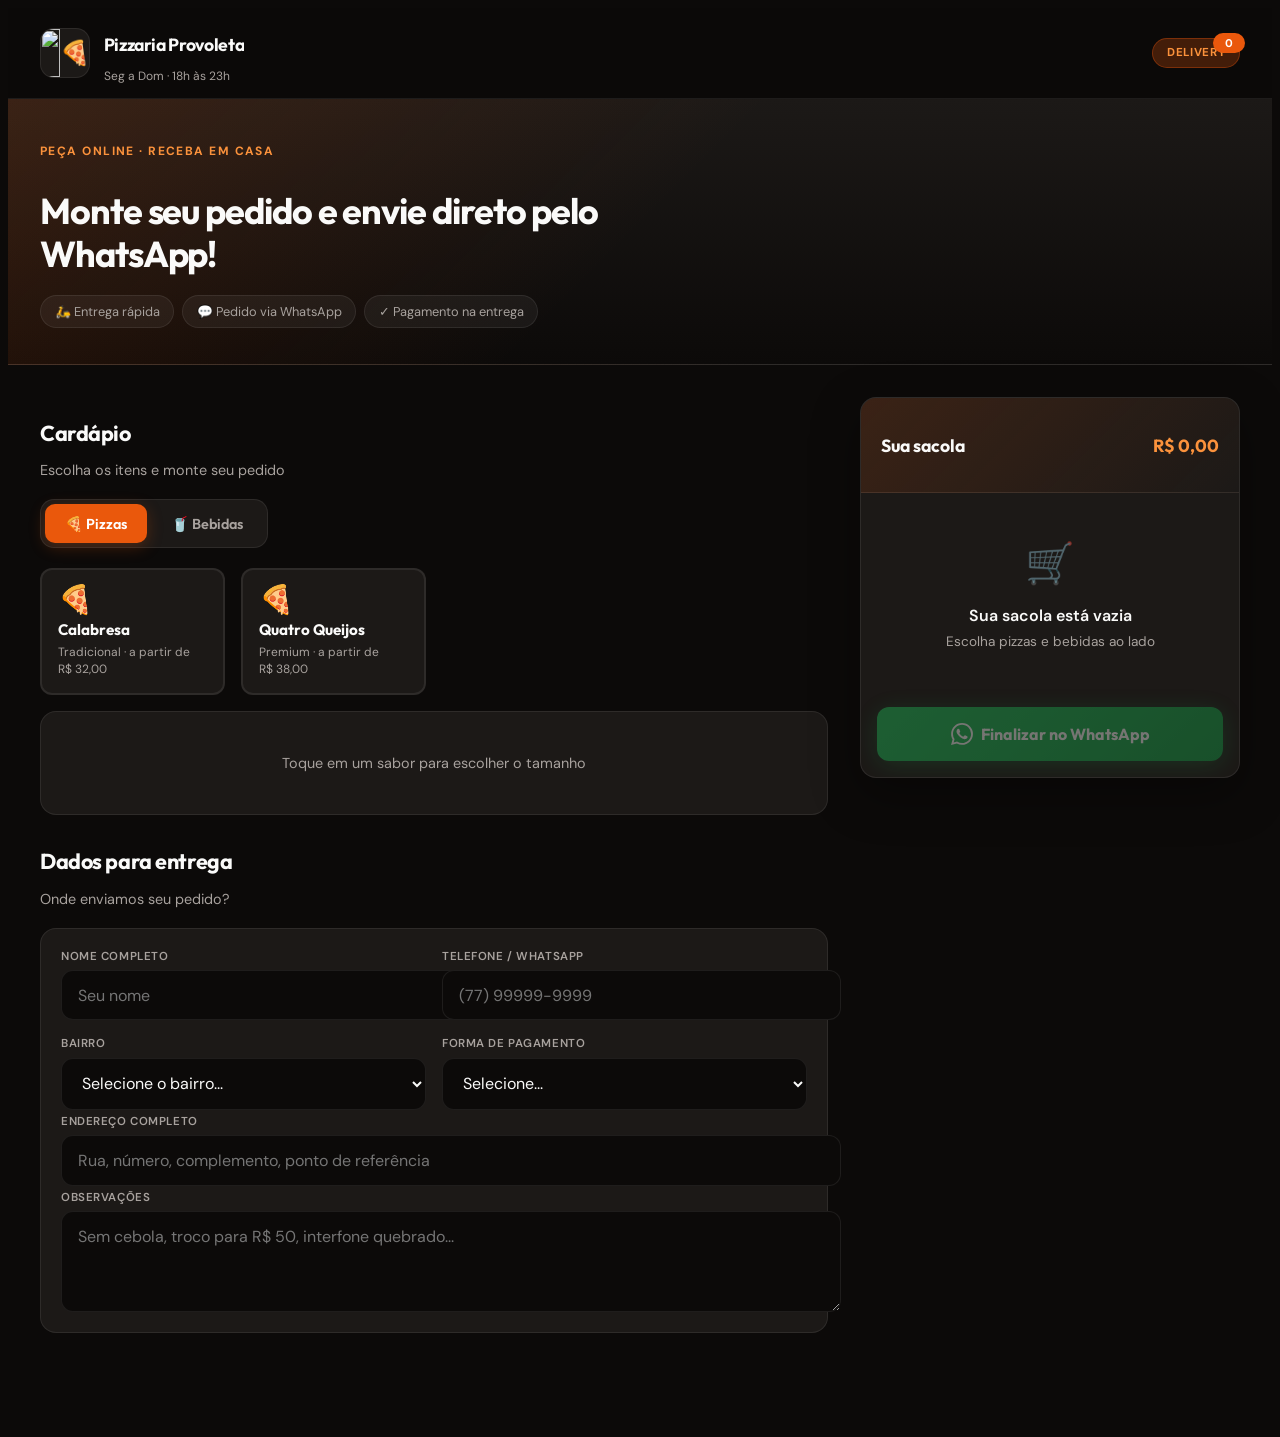
==== pedido.html @ 41a75c67 "Adiciona os arquivos iniciais do sistema" ====
<!DOCTYPE html>
<html lang="pt-BR">
<head>
  <meta charset="UTF-8">
  <meta name="viewport" content="width=device-width, initial-scale=1.0">
  <meta name="description" content="Faça seu pedido na Pizzaria Provoleta pelo WhatsApp">
  <meta name="robots" content="index, follow">
  <title>Pedir — Pizzaria Provoleta</title>
  <link rel="preconnect" href="https://fonts.googleapis.com">
  <link rel="preconnect" href="https://fonts.gstatic.com" crossorigin>
  <link href="https://fonts.googleapis.com/css2?family=DM+Sans:opsz,wght@9..40,400;9..40,500;9..40,600;9..40,700&family=Outfit:wght@500;600;700;800&display=swap" rel="stylesheet">
  <link rel="stylesheet" href="css/variables.css">
  <link rel="stylesheet" href="css/pedido.css">
</head>
<body class="pedido-page">
  <div id="app" class="pedido-app">
    <!-- Conteúdo injetado por pedido.js -->
  </div>
  <script type="module" src="js/pedido.js"></script>
</body>
</html>
---- css/variables.css ----
/* ============================================================
   PROVOLETA — Design Tokens (Professional Edition)
   ============================================================ */

:root {
  /* Backgrounds — deeper, richer */
  --bg-base: #080a0f;
  --bg-surface: #0f1219;
  --bg-elevated: #161b26;
  --bg-hover: #1e2536;
  --bg-input: #0c0f16;
  --bg-glass: rgba(15, 18, 25, 0.85);

  /* Corporate blue */
  --blue-300: #7ab4ff;
  --blue-400: #4d9fff;
  --blue-500: #2563eb;
  --blue-600: #1d4ed8;
  --blue-glow: rgba(37, 99, 235, 0.18);

  /* Warm accent */
  --warm-400: #fbbf24;
  --warm-500: #f59e0b;
  --warm-600: #d97706;
  --warm-glow: rgba(245, 158, 11, 0.15);

  /* Semantic */
  --green: #10b981;
  --green-dim: rgba(16, 185, 129, 0.12);
  --red: #f43f5e;
  --red-dim: rgba(244, 63, 94, 0.12);
  --yellow: #eab308;
  --yellow-dim: rgba(234, 179, 8, 0.12);

  /* Text */
  --text-primary: #f1f5f9;
  --text-secondary: #94a3b8;
  --text-muted: #64748b;

  /* Borders */
  --border: rgba(148, 163, 184, 0.12);
  --border-strong: rgba(148, 163, 184, 0.22);
  --border-focus: var(--blue-500);

  /* Layout */
  --sidebar-width: 268px;
  --topbar-height: 60px;
  --radius-sm: 8px;
  --radius-md: 12px;
  --radius-lg: 16px;
  --radius-xl: 20px;

  /* Shadows */
  --shadow-sm: 0 1px 3px rgba(0, 0, 0, 0.4);
  --shadow-md: 0 8px 32px rgba(0, 0, 0, 0.45);
  --shadow-lg: 0 16px 48px rgba(0, 0, 0, 0.5);
  --shadow-glow-blue: 0 0 0 1px rgba(37, 99, 235, 0.3), 0 4px 24px rgba(37, 99, 235, 0.15);
  --shadow-glow-warm: 0 0 0 1px rgba(245, 158, 11, 0.3), 0 4px 24px rgba(245, 158, 11, 0.12);
  --shadow-card: 0 1px 0 rgba(255, 255, 255, 0.04) inset, 0 4px 24px rgba(0, 0, 0, 0.25);

  /* Typography */
  --font-body: 'DM Sans', system-ui, sans-serif;
  --font-display: 'Outfit', system-ui, sans-serif;

  --transition: 0.18s cubic-bezier(0.4, 0, 0.2, 1);
}
---- css/pedido.css ----
/* ============================================================
   PROVOLETA — Pedido online (cliente)
   Inspiração: iFood / Rappi — cardápio + sacola lateral
   ============================================================ */

.pedido-page {
  --pz-bg: #0c0a09;
  --pz-surface: #1c1917;
  --pz-surface-2: #292524;
  --pz-border: rgba(255, 255, 255, 0.08);
  --pz-text: #fafaf9;
  --pz-muted: #a8a29e;
  --pz-brand: #ea580c;
  --pz-brand-light: #fb923c;
  --pz-brand-glow: rgba(234, 88, 12, 0.25);
  --pz-wa: #22c55e;
  --pz-radius: 16px;
  --pz-radius-sm: 12px;
  --pz-max: 1200px;
  background: var(--pz-bg);
  color: var(--pz-text);
  font-family: var(--font-body);
  min-height: 100vh;
  -webkit-font-smoothing: antialiased;
}

.pedido-app {
  min-height: 100vh;
  padding-bottom: calc(80px + env(safe-area-inset-bottom, 0));
}

@media (min-width: 960px) {
  .pedido-app {
    padding-bottom: 2rem;
  }
}

/* ── Topbar ── */
.pz-topbar {
  position: sticky;
  top: 0;
  z-index: 50;
  background: rgba(12, 10, 9, 0.85);
  backdrop-filter: blur(16px);
  border-bottom: 1px solid var(--pz-border);
}

.pz-topbar__inner {
  max-width: var(--pz-max);
  margin: 0 auto;
  padding: 0.85rem 1.25rem;
  display: flex;
  align-items: center;
  justify-content: space-between;
  gap: 1rem;
}

.pz-topbar__brand {
  display: flex;
  align-items: center;
  gap: 0.85rem;
  min-width: 0;
}

.pz-topbar__logo {
  width: 48px;
  height: 48px;
  border-radius: 14px;
  background: var(--pz-surface);
  border: 1px solid var(--pz-border);
  overflow: hidden;
  flex-shrink: 0;
  display: flex;
  align-items: center;
  justify-content: center;
}

.pz-topbar__logo img {
  width: 100%;
  height: 100%;
  object-fit: contain;
}

.pz-topbar__logo.is-fallback::after {
  content: '🍕';
  font-size: 1.5rem;
}

.pz-topbar__brand h1 {
  font-family: var(--font-display);
  font-size: 1.1rem;
  font-weight: 700;
  letter-spacing: -0.02em;
  white-space: nowrap;
  overflow: hidden;
  text-overflow: ellipsis;
}

.pz-topbar__hours {
  display: block;
  font-size: 0.75rem;
  color: var(--pz-muted);
  margin-top: 0.1rem;
}

.pz-topbar__badge {
  position: relative;
  padding: 0.4rem 0.85rem;
  background: var(--pz-brand-glow);
  border: 1px solid rgba(234, 88, 12, 0.35);
  border-radius: 999px;
  font-size: 0.72rem;
  font-weight: 700;
  text-transform: uppercase;
  letter-spacing: 0.06em;
  color: var(--pz-brand-light);
}

.pz-cart-badge {
  position: absolute;
  top: -6px;
  right: -6px;
  min-width: 20px;
  height: 20px;
  padding: 0 6px;
  background: var(--pz-brand);
  color: #fff;
  border-radius: 999px;
  font-size: 0.7rem;
  font-weight: 700;
  display: flex;
  align-items: center;
  justify-content: center;
}

/* ── Banner ── */
.pz-banner {
  background:
    linear-gradient(135deg, rgba(234, 88, 12, 0.15) 0%, transparent 50%),
    linear-gradient(180deg, #1c1917 0%, var(--pz-bg) 100%);
  border-bottom: 1px solid var(--pz-border);
}

.pz-banner__inner {
  max-width: var(--pz-max);
  margin: 0 auto;
  padding: 2rem 1.25rem 2.25rem;
}

.pz-banner__eyebrow {
  font-size: 0.75rem;
  font-weight: 700;
  text-transform: uppercase;
  letter-spacing: 0.12em;
  color: var(--pz-brand-light);
  margin-bottom: 0.5rem;
}

.pz-banner h2 {
  font-family: var(--font-display);
  font-size: clamp(1.5rem, 4vw, 2.25rem);
  font-weight: 700;
  line-height: 1.2;
  letter-spacing: -0.03em;
  max-width: 640px;
  margin-bottom: 1.25rem;
}

.pz-banner__pills {
  display: flex;
  flex-wrap: wrap;
  gap: 0.5rem;
}

.pz-banner__pills span {
  padding: 0.45rem 0.85rem;
  background: rgba(255, 255, 255, 0.05);
  border: 1px solid var(--pz-border);
  border-radius: 999px;
  font-size: 0.8rem;
  color: var(--pz-muted);
}

/* ── Layout 2 colunas (desktop) ── */
.pz-layout {
  max-width: var(--pz-max);
  margin: 0 auto;
  padding: 1.5rem 1.25rem;
  display: grid;
  grid-template-columns: 1fr;
  gap: 1.5rem;
  align-items: start;
}

@media (min-width: 960px) {
  .pz-layout {
    grid-template-columns: 1fr 380px;
    gap: 2rem;
    padding: 2rem 1.5rem;
  }
}

.pz-main-col {
  min-width: 0;
}

/* ── Sections ── */
.pz-section {
  margin-bottom: 2rem;
}

.pz-section__head {
  margin-bottom: 1.25rem;
}

.pz-section__head h3 {
  font-family: var(--font-display);
  font-size: 1.35rem;
  font-weight: 700;
  letter-spacing: -0.02em;
  margin-bottom: 0.25rem;
}

.pz-section__head p {
  color: var(--pz-muted);
  font-size: 0.9rem;
}

/* ── Segment control ── */
.pz-segment {
  display: inline-flex;
  padding: 4px;
  background: var(--pz-surface);
  border: 1px solid var(--pz-border);
  border-radius: 14px;
  margin-bottom: 1.25rem;
  gap: 4px;
}

.pz-segment__btn {
  padding: 0.65rem 1.25rem;
  border: none;
  border-radius: 10px;
  background: transparent;
  color: var(--pz-muted);
  font-family: var(--font-display);
  font-size: 0.9rem;
  font-weight: 600;
  cursor: pointer;
  transition: all 0.2s;
}

.pz-segment__btn.active {
  background: var(--pz-brand);
  color: #fff;
  box-shadow: 0 4px 16px var(--pz-brand-glow);
}

/* ── Product grid ── */
.pz-product-grid {
  display: grid;
  grid-template-columns: repeat(auto-fill, minmax(155px, 1fr));
  gap: 0.75rem;
  margin-bottom: 1rem;
}

@media (min-width: 640px) {
  .pz-product-grid {
    grid-template-columns: repeat(auto-fill, minmax(180px, 1fr));
    gap: 1rem;
  }
}

.pz-product-card {
  display: flex;
  flex-direction: column;
  align-items: flex-start;
  gap: 0.35rem;
  padding: 1rem;
  background: var(--pz-surface);
  border: 2px solid var(--pz-border);
  border-radius: var(--pz-radius-sm);
  cursor: pointer;
  text-align: left;
  color: inherit;
  font-family: inherit;
  transition: border-color 0.2s, transform 0.15s, box-shadow 0.2s;
}

.pz-product-card:hover {
  border-color: rgba(234, 88, 12, 0.4);
  transform: translateY(-2px);
  box-shadow: 0 8px 24px rgba(0, 0, 0, 0.3);
}

.pz-product-card.selected {
  border-color: var(--pz-brand);
  background: linear-gradient(145deg, rgba(234, 88, 12, 0.12), var(--pz-surface));
  box-shadow: 0 0 0 1px var(--pz-brand), 0 8px 32px var(--pz-brand-glow);
}

.pz-product-card__emoji {
  font-size: 1.75rem;
  line-height: 1;
}

.pz-product-card__name {
  font-family: var(--font-display);
  font-weight: 700;
  font-size: 0.95rem;
  line-height: 1.25;
}

.pz-product-card__meta {
  font-size: 0.75rem;
  color: var(--pz-muted);
  line-height: 1.35;
}

/* ── Builder (tamanho + add) ── */
.pz-builder {
  background: var(--pz-surface);
  border: 1px solid var(--pz-border);
  border-radius: var(--pz-radius);
  padding: 1.25rem;
  margin-bottom: 0.5rem;
}

.pz-builder-hint {
  text-align: center;
  color: var(--pz-muted);
  font-size: 0.9rem;
  padding: 0.5rem 0;
}

.pz-builder-head {
  margin-bottom: 1rem;
}

.pz-builder-head strong {
  display: block;
  font-family: var(--font-display);
  font-size: 1.15rem;
}

.pz-builder-cat {
  font-size: 0.8rem;
  color: var(--pz-brand-light);
}

.pz-builder-label {
  font-size: 0.75rem;
  font-weight: 600;
  text-transform: uppercase;
  letter-spacing: 0.06em;
  color: var(--pz-muted);
  margin-bottom: 0.65rem;
}

.pz-size-grid {
  display: grid;
  grid-template-columns: repeat(3, 1fr);
  gap: 0.5rem;
  margin-bottom: 1.25rem;
}

.pz-size-grid--2 {
  grid-template-columns: repeat(2, 1fr);
}

.pz-size-btn {
  display: flex;
  flex-direction: column;
  align-items: center;
  gap: 0.25rem;
  padding: 0.85rem 0.5rem;
  background: var(--pz-surface-2);
  border: 2px solid var(--pz-border);
  border-radius: var(--pz-radius-sm);
  cursor: pointer;
  color: inherit;
  font-family: inherit;
  transition: all 0.15s;
}

.pz-size-btn:hover {
  border-color: rgba(234, 88, 12, 0.5);
}

.pz-size-btn.active {
  border-color: var(--pz-brand);
  background: rgba(234, 88, 12, 0.12);
}

.pz-size-btn__label {
  font-size: 0.8rem;
  font-weight: 600;
}

.pz-size-btn__price {
  font-family: var(--font-display);
  font-weight: 700;
  font-size: 0.95rem;
  color: var(--pz-brand-light);
}

.pz-builder-footer {
  display: flex;
  flex-wrap: wrap;
  gap: 0.75rem;
  align-items: center;
}

.pz-qty {
  display: flex;
  align-items: center;
  gap: 0;
  background: var(--pz-surface-2);
  border-radius: 10px;
  border: 1px solid var(--pz-border);
  overflow: hidden;
}

.pz-qty__btn {
  width: 40px;
  height: 40px;
  border: none;
  background: transparent;
  color: var(--pz-text);
  font-size: 1.25rem;
  cursor: pointer;
}

.pz-qty__btn:hover {
  background: rgba(255, 255, 255, 0.05);
}

.pz-qty span {
  min-width: 36px;
  text-align: center;
  font-weight: 700;
  font-family: var(--font-display);
}

.pz-btn-add-cart {
  flex: 1;
  min-width: 180px;
  padding: 0.85rem 1.25rem;
  border: none;
  border-radius: var(--pz-radius-sm);
  background: linear-gradient(135deg, var(--pz-brand), #c2410c);
  color: #fff;
  font-family: var(--font-display);
  font-weight: 700;
  font-size: 0.95rem;
  cursor: pointer;
  box-shadow: 0 4px 20px var(--pz-brand-glow);
  transition: transform 0.15s, opacity 0.15s;
}

.pz-btn-add-cart:disabled {
  opacity: 0.45;
  cursor: not-allowed;
}

.pz-btn-add-cart:not(:disabled):hover {
  transform: translateY(-1px);
}

/* ── Form ── */
.pz-form-card {
  background: var(--pz-surface);
  border: 1px solid var(--pz-border);
  border-radius: var(--pz-radius);
  padding: 1.25rem;
}

.pz-form-grid {
  display: grid;
  grid-template-columns: 1fr;
  gap: 1rem;
}

@media (min-width: 640px) {
  .pz-form-grid {
    grid-template-columns: 1fr 1fr;
  }
}

.pz-field {
  display: flex;
  flex-direction: column;
  gap: 0.4rem;
}

.pz-field--full {
  grid-column: 1 / -1;
  margin-top: 0.25rem;
}

.pz-field span {
  font-size: 0.72rem;
  font-weight: 600;
  text-transform: uppercase;
  letter-spacing: 0.05em;
  color: var(--pz-muted);
}

.pz-field input,
.pz-field select,
.pz-textarea {
  width: 100%;
  padding: 0.85rem 1rem;
  background: var(--pz-bg);
  border: 1px solid var(--pz-border);
  border-radius: var(--pz-radius-sm);
  color: var(--pz-text);
  font-family: inherit;
  font-size: 1rem;
  transition: border-color 0.15s, box-shadow 0.15s;
}

.pz-field input:focus,
.pz-field select:focus,
.pz-textarea:focus {
  outline: none;
  border-color: var(--pz-brand);
  box-shadow: 0 0 0 3px var(--pz-brand-glow);
}

.pz-textarea {
  resize: vertical;
  min-height: 72px;
}

/* ── Sidebar sacola ── */
.pz-sidebar {
  display: none;
}

@media (min-width: 960px) {
  .pz-sidebar {
    display: block;
  }
}

.pz-sidebar__sticky {
  position: sticky;
  top: 88px;
}

.pz-sacola {
  background: var(--pz-surface);
  border: 1px solid var(--pz-border);
  border-radius: var(--pz-radius);
  overflow: hidden;
  box-shadow: 0 16px 48px rgba(0, 0, 0, 0.35);
}

.pz-sacola__head {
  display: flex;
  align-items: center;
  justify-content: space-between;
  padding: 1.1rem 1.25rem;
  background: linear-gradient(135deg, rgba(234, 88, 12, 0.15), transparent);
  border-bottom: 1px solid var(--pz-border);
}

.pz-sacola__head h3 {
  font-family: var(--font-display);
  font-size: 1.1rem;
  font-weight: 700;
}

.pz-sacola__total {
  font-family: var(--font-display);
  font-weight: 700;
  font-size: 1.1rem;
  color: var(--pz-brand-light);
}

.pz-sacola__body {
  max-height: 320px;
  overflow-y: auto;
  padding: 0.75rem 1rem;
}

.pz-sacola__summary {
  padding: 0 1.25rem 0.75rem;
}

.pz-checkout-btn {
  width: calc(100% - 2rem);
  margin: 0 1rem 1rem;
  display: flex;
  align-items: center;
  justify-content: center;
  gap: 0.5rem;
  padding: 1rem;
  border: none;
  border-radius: var(--pz-radius-sm);
  background: linear-gradient(135deg, #22c55e, #16a34a);
  color: #fff;
  font-family: var(--font-display);
  font-weight: 700;
  font-size: 1rem;
  cursor: pointer;
  box-shadow: 0 4px 24px rgba(34, 197, 94, 0.35);
  transition: transform 0.15s, opacity 0.15s;
}

.pz-checkout-btn:disabled {
  opacity: 0.4;
  cursor: not-allowed;
}

.pz-checkout-btn:not(:disabled):hover {
  transform: translateY(-1px);
}

.pz-checkout-btn svg {
  width: 22px;
  height: 22px;
  fill: currentColor;
}

/* ── Cart items ── */
.pz-cart-empty {
  text-align: center;
  padding: 2rem 1rem;
  color: var(--pz-muted);
}

.pz-cart-empty__icon {
  font-size: 2.5rem;
  margin-bottom: 0.75rem;
  opacity: 0.5;
}

.pz-cart-empty p {
  font-weight: 600;
  color: var(--pz-text);
  margin-bottom: 0.25rem;
}

.pz-cart-empty span {
  font-size: 0.85rem;
}

.pz-cart-item {
  display: flex;
  align-items: flex-start;
  gap: 0.65rem;
  padding: 0.85rem 0;
  border-bottom: 1px solid var(--pz-border);
}

.pz-cart-item:last-child {
  border-bottom: none;
}

.pz-cart-item__icon {
  font-size: 1.35rem;
  line-height: 1;
}

.pz-cart-item__body {
  flex: 1;
  min-width: 0;
}

.pz-cart-item__body strong {
  display: block;
  font-size: 0.9rem;
  margin-bottom: 0.15rem;
}

.pz-cart-item__body span {
  font-size: 0.78rem;
  color: var(--pz-muted);
}

.pz-cart-item__right {
  text-align: right;
}

.pz-cart-item__price {
  display: block;
  font-family: var(--font-display);
  font-weight: 700;
  color: var(--pz-brand-light);
  font-size: 0.9rem;
  margin-bottom: 0.35rem;
}

.pz-cart-item__remove {
  background: none;
  border: none;
  color: #f87171;
  font-size: 0.72rem;
  font-weight: 600;
  cursor: pointer;
  padding: 0;
  text-decoration: underline;
}

.pz-summary-row {
  display: flex;
  justify-content: space-between;
  padding: 0.35rem 0;
  font-size: 0.88rem;
  color: var(--pz-muted);
}

.pz-summary-row--total {
  margin-top: 0.5rem;
  padding-top: 0.75rem;
  border-top: 1px solid var(--pz-border);
  font-family: var(--font-display);
  font-size: 1.15rem;
  font-weight: 700;
  color: var(--pz-text);
}

.pz-summary-row--total span:last-child {
  color: var(--pz-brand-light);
}

/* ── Mobile bottom bar ── */
.pz-mobile-bar {
  position: fixed;
  bottom: 0;
  left: 0;
  right: 0;
  z-index: 60;
  display: flex;
  align-items: center;
  gap: 1rem;
  padding: 0.85rem 1.25rem calc(0.85rem + env(safe-area-inset-bottom, 0));
  background: rgba(12, 10, 9, 0.95);
  backdrop-filter: blur(16px);
  border-top: 1px solid var(--pz-border);
  box-shadow: 0 -8px 32px rgba(0, 0, 0, 0.4);
}

@media (min-width: 960px) {
  .pz-mobile-bar {
    display: none;
  }
}

.pz-mobile-bar__total {
  display: flex;
  flex-direction: column;
}

.pz-mobile-bar__total small {
  font-size: 0.65rem;
  text-transform: uppercase;
  letter-spacing: 0.05em;
  color: var(--pz-muted);
}

.pz-mobile-bar__total strong {
  font-family: var(--font-display);
  font-size: 1.2rem;
  color: var(--pz-brand-light);
}

.pz-mobile-bar__btn {
  flex: 1;
  padding: 0.95rem 1rem;
  border: none;
  border-radius: var(--pz-radius-sm);
  background: linear-gradient(135deg, #22c55e, #16a34a);
  color: #fff;
  font-family: var(--font-display);
  font-weight: 700;
  font-size: 0.95rem;
  cursor: pointer;
}

.pz-mobile-bar__btn:disabled {
  opacity: 0.4;
}

/* ── Unavailable ── */
.pz-unavailable {
  max-width: 400px;
  margin: 4rem auto;
  padding: 2rem;
  text-align: center;
}

.pz-unavailable__icon {
  font-size: 3rem;
  margin-bottom: 1rem;
}

.pz-unavailable h1 {
  font-family: var(--font-display);
  margin-bottom: 0.75rem;
}

.pz-unavailable p {
  color: var(--pz-muted);
}

.pz-unavailable code {
  background: var(--pz-surface);
  padding: 0.15rem 0.4rem;
  border-radius: 4px;
  font-size: 0.85em;
}

/* ── Toast ── */
.pz-toast {
  position: fixed;
  bottom: 100px;
  left: 50%;
  transform: translateX(-50%);
  z-index: 100;
  padding: 0.75rem 1.25rem;
  background: var(--pz-surface-2);
  border: 1px solid var(--pz-border);
  border-radius: 999px;
  font-size: 0.875rem;
  font-weight: 500;
  box-shadow: 0 8px 32px rgba(0, 0, 0, 0.5);
  animation: pzToast 0.3s ease;
}

@media (min-width: 960px) {
  .pz-toast {
    bottom: 2rem;
  }
}

.pz-toast--error {
  border-color: rgba(248, 113, 113, 0.5);
  color: #fca5a5;
}

@keyframes pzToast {
  from { opacity: 0; transform: translateX(-50%) translateY(12px); }
  to { opacity: 1; transform: translateX(-50%) translateY(0); }
}

/* Scrollbar sacola */
.pz-sacola__body::-webkit-scrollbar {
  width: 6px;
}

.pz-sacola__body::-webkit-scrollbar-thumb {
  background: var(--pz-surface-2);
  border-radius: 3px;
}
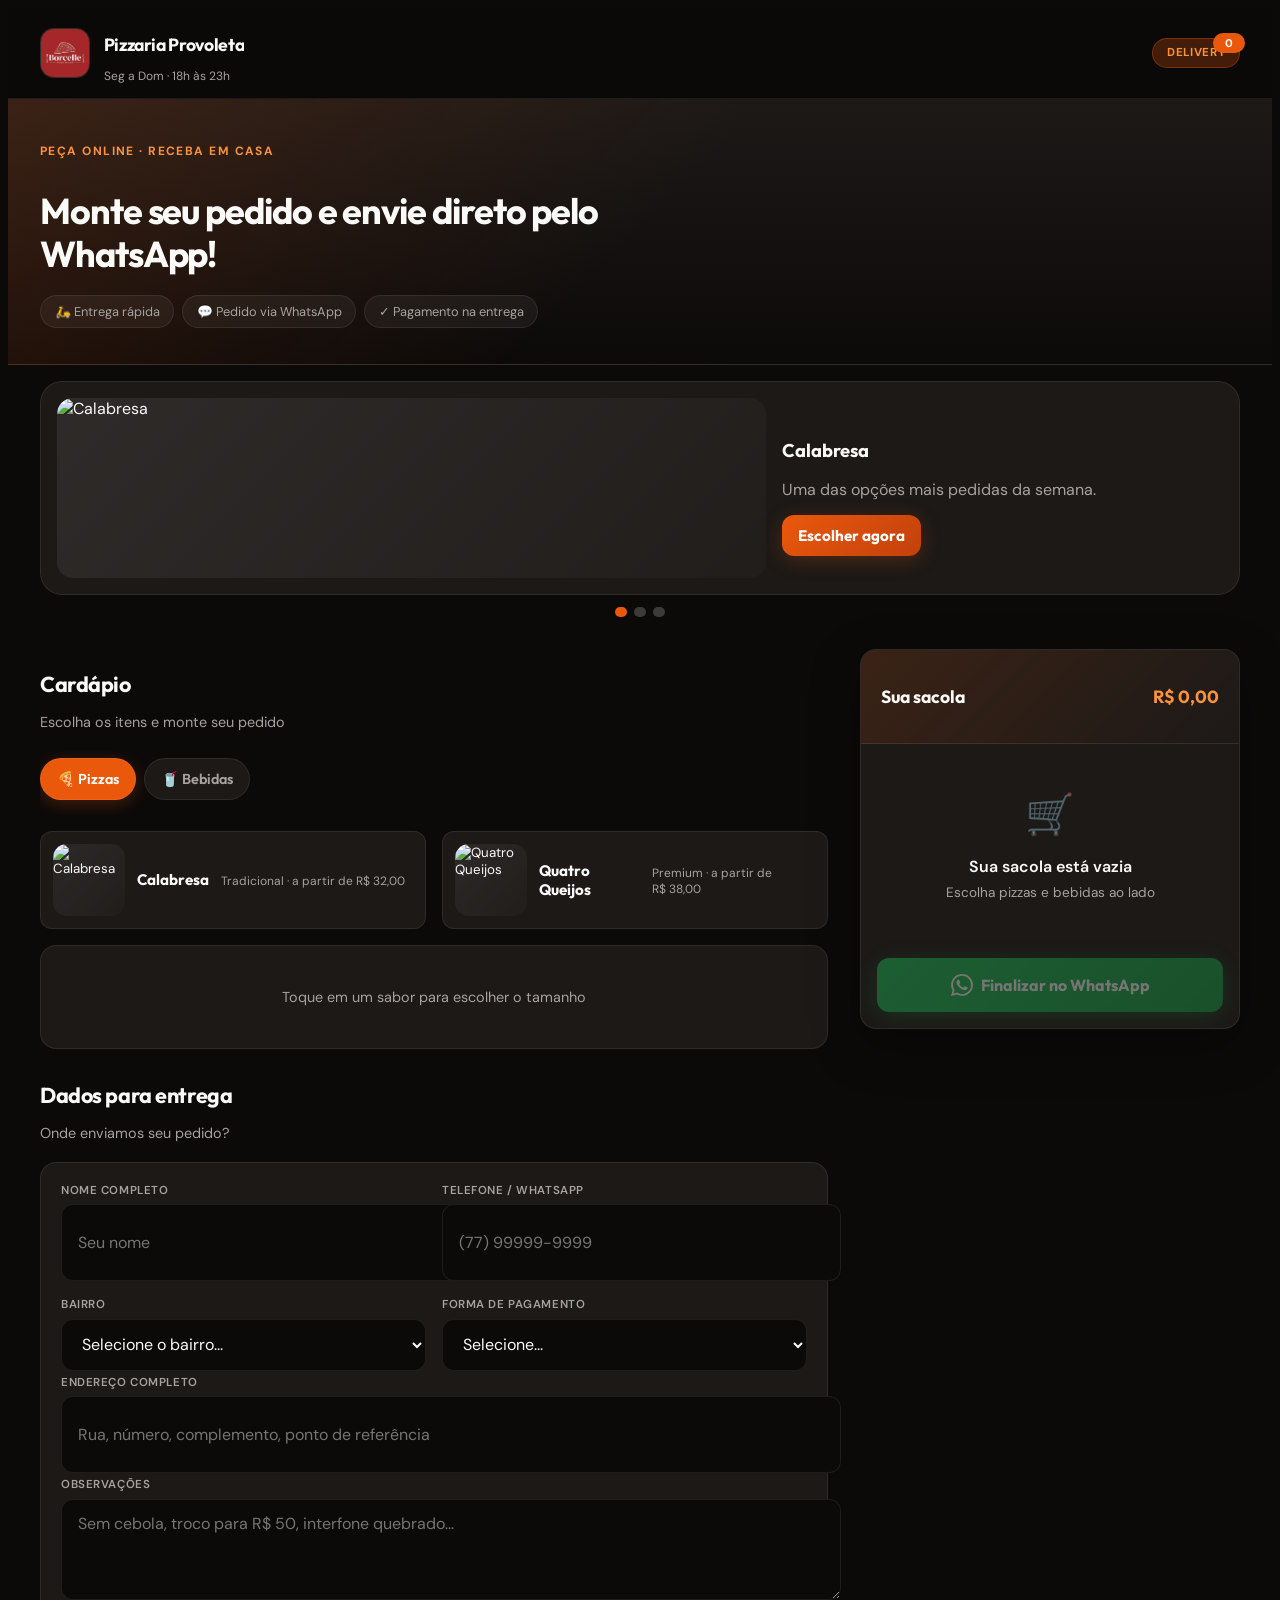
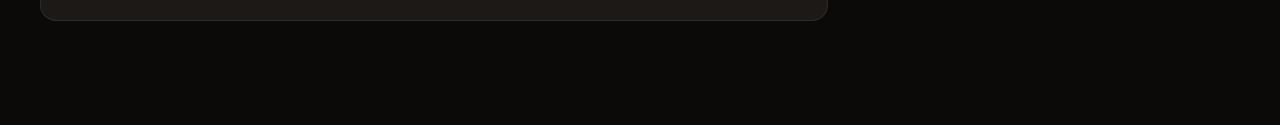
==== commit b72a780c: "Um monte de alteração" ====
--- a/pedido.html
+++ b/pedido.html
@@ -11,6 +11,9 @@
   <link href="https://fonts.googleapis.com/css2?family=DM+Sans:opsz,wght@9..40,400;9..40,500;9..40,600;9..40,700&family=Outfit:wght@500;600;700;800&display=swap" rel="stylesheet">
   <link rel="stylesheet" href="css/variables.css">
   <link rel="stylesheet" href="css/pedido.css">
+  <link rel="icon" href="assets/favicon.ico" type="image/x-icon">
+  <link rel="shortcut icon" href="assets/favicon.ico" type="image/x-icon">
+  <link rel="alternate icon" href="assets/favicon.ico" type="image/x-icon">
 </head>
 <body class="pedido-page">
   <div id="app" class="pedido-app">
--- a/css/pedido.css
+++ b/css/pedido.css
@@ -133,7 +133,7 @@
   justify-content: center;
 }
 
-/* ── Banner ── */
+/* ── Banner e Destaques ── */
 .pz-banner {
   background:
     linear-gradient(135deg, rgba(234, 88, 12, 0.15) 0%, transparent 50%),
@@ -179,6 +179,80 @@
   border-radius: 999px;
   font-size: 0.8rem;
   color: var(--pz-muted);
+}
+
+.pz-highlights {
+  max-width: var(--pz-max);
+  margin: 0 auto;
+  padding: 1rem 1.25rem 0;
+}
+
+.pz-highlight-slider {
+  position: relative;
+  overflow: hidden;
+  border-radius: 22px;
+  border: 1px solid var(--pz-border);
+  background: var(--pz-surface);
+  min-height: 180px;
+}
+
+.pz-highlight-track {
+  display: flex;
+  transition: transform 0.3s ease;
+}
+
+.pz-highlight-card {
+  min-width: 100%;
+  display: grid;
+  grid-template-columns: 1.2fr 0.8fr;
+  gap: 1rem;
+  padding: 1rem;
+  align-items: center;
+}
+
+.pz-highlight-card__image {
+  border-radius: 16px;
+  overflow: hidden;
+  min-height: 180px;
+  background: linear-gradient(135deg, rgba(255,255,255,0.08), rgba(255,255,255,0.02));
+}
+
+.pz-highlight-card__image img {
+  width: 100%;
+  height: 100%;
+  object-fit: cover;
+}
+
+.pz-highlight-card__content h3 {
+  font-family: var(--font-display);
+  font-size: 1.15rem;
+  margin-bottom: 0.45rem;
+}
+
+.pz-highlight-card__content p {
+  color: var(--pz-muted);
+  line-height: 1.5;
+  margin-bottom: 0.8rem;
+}
+
+.pz-highlight-dots {
+  display: flex;
+  justify-content: center;
+  gap: 0.45rem;
+  margin-top: 0.7rem;
+}
+
+.pz-highlight-dots button {
+  width: 10px;
+  height: 10px;
+  border-radius: 999px;
+  border: none;
+  background: rgba(255,255,255,0.2);
+  cursor: pointer;
+}
+
+.pz-highlight-dots button.active {
+  background: var(--pz-brand);
 }
 
 /* ── Layout 2 colunas (desktop) ── */
@@ -228,20 +302,27 @@
 
 /* ── Segment control ── */
 .pz-segment {
-  display: inline-flex;
-  padding: 4px;
+  position: sticky;
+  top: 72px;
+  z-index: 40;
+  display: flex;
+  overflow-x: auto;
+  gap: 0.5rem;
+  padding: 0.45rem 0 0.9rem;
+  margin-bottom: 1rem;
+  scrollbar-width: none;
+}
+
+.pz-segment::-webkit-scrollbar {
+  display: none;
+}
+
+.pz-segment__btn {
+  flex: 0 0 auto;
+  padding: 0.7rem 1rem;
+  border: 1px solid var(--pz-border);
+  border-radius: 999px;
   background: var(--pz-surface);
-  border: 1px solid var(--pz-border);
-  border-radius: 14px;
-  margin-bottom: 1.25rem;
-  gap: 4px;
-}
-
-.pz-segment__btn {
-  padding: 0.65rem 1.25rem;
-  border: none;
-  border-radius: 10px;
-  background: transparent;
   color: var(--pz-muted);
   font-family: var(--font-display);
   font-size: 0.9rem;
@@ -259,32 +340,55 @@
 /* ── Product grid ── */
 .pz-product-grid {
   display: grid;
-  grid-template-columns: repeat(auto-fill, minmax(155px, 1fr));
+  grid-template-columns: 1fr;
   gap: 0.75rem;
   margin-bottom: 1rem;
 }
 
 @media (min-width: 640px) {
   .pz-product-grid {
-    grid-template-columns: repeat(auto-fill, minmax(180px, 1fr));
+    grid-template-columns: repeat(2, minmax(0, 1fr));
     gap: 1rem;
   }
 }
 
 .pz-product-card {
   display: flex;
-  flex-direction: column;
-  align-items: flex-start;
-  gap: 0.35rem;
-  padding: 1rem;
+  align-items: center;
+  gap: 0.75rem;
+  padding: 0.75rem;
   background: var(--pz-surface);
-  border: 2px solid var(--pz-border);
+  border: 1px solid var(--pz-border);
   border-radius: var(--pz-radius-sm);
   cursor: pointer;
   text-align: left;
   color: inherit;
   font-family: inherit;
   transition: border-color 0.2s, transform 0.15s, box-shadow 0.2s;
+  overflow: hidden;
+}
+
+.pz-product-card__image {
+  width: 72px;
+  height: 72px;
+  border-radius: 14px;
+  overflow: hidden;
+  flex-shrink: 0;
+  background: linear-gradient(135deg, rgba(255,255,255,0.07), rgba(255,255,255,0.02));
+  display: flex;
+  align-items: center;
+  justify-content: center;
+}
+
+.pz-product-card__image img {
+  width: 100%;
+  height: 100%;
+  object-fit: cover;
+}
+
+.pz-product-card__image--fallback {
+  color: var(--pz-muted);
+  font-size: 2rem;
 }
 
 .pz-product-card:hover {
@@ -312,6 +416,8 @@
 }
 
 .pz-product-card__meta {
+  display: block;
+  margin-top: 0.2rem;
   font-size: 0.75rem;
   color: var(--pz-muted);
   line-height: 1.35;
@@ -473,6 +579,14 @@
   border: 1px solid var(--pz-border);
   border-radius: var(--pz-radius);
   padding: 1.25rem;
+}
+
+.pz-field input,
+.pz-field select,
+.pz-textarea {
+  font-size: 16px;
+  min-height: 48px;
+  padding: 0.9rem 1rem;
 }
 
 .pz-form-grid {
@@ -533,6 +647,102 @@
   min-height: 72px;
 }
 
+/* ── Modal de Customização ── */
+.pz-modal-backdrop {
+  position: fixed;
+  inset: 0;
+  background: rgba(2,6,23,0.78);
+  display: flex;
+  align-items: center;
+  justify-content: center;
+  z-index: 120;
+  padding: 1rem;
+}
+
+.pz-modal {
+  width: min(100%, 560px);
+  border-radius: 24px;
+  overflow: hidden;
+  background: var(--pz-surface);
+  border: 1px solid var(--pz-border);
+  box-shadow: 0 24px 80px rgba(0,0,0,0.4);
+}
+
+.pz-modal__image {
+  height: 220px;
+  background: linear-gradient(135deg, rgba(234,88,12,0.18), rgba(255,255,255,0.04));
+}
+
+.pz-modal__image img {
+  width: 100%;
+  height: 100%;
+  object-fit: cover;
+}
+
+.pz-modal__body {
+  padding: 1.25rem;
+}
+
+.pz-modal__title {
+  font-family: var(--font-display);
+  font-size: 1.25rem;
+  margin-bottom: 0.3rem;
+}
+
+.pz-modal__subtitle {
+  color: var(--pz-muted);
+  font-size: 0.9rem;
+}
+
+.pz-modal__section {
+  margin-top: 1rem;
+}
+
+.pz-modal__section h4 {
+  font-size: 0.95rem;
+  margin-bottom: 0.6rem;
+}
+
+.pz-additional-item {
+  display: flex;
+  align-items: center;
+  justify-content: space-between;
+  padding: 0.6rem 0;
+  border-bottom: 1px solid var(--pz-border);
+}
+
+.pz-additional-item:last-child {
+  border-bottom: none;
+}
+
+.pz-additional-item label {
+  display: flex;
+  align-items: center;
+  gap: 0.6rem;
+  cursor: pointer;
+  font-weight: 500;
+}
+
+.pz-additional-item span {
+  color: var(--pz-brand-light);
+  font-weight: 700;
+}
+
+.pz-modal__footer {
+  display: flex;
+  justify-content: space-between;
+  align-items: center;
+  gap: 1rem;
+  padding: 1rem 1.25rem 1.25rem;
+}
+
+.pz-modal__total {
+  font-family: var(--font-display);
+  font-size: 1.15rem;
+  font-weight: 700;
+  color: var(--pz-brand-light);
+}
+
 /* ── Sidebar sacola ── */
 .pz-sidebar {
   display: none;
@@ -726,13 +936,108 @@
   color: var(--pz-brand-light);
 }
 
-/* ── Mobile bottom bar ── */
+/* ── Drawer da sacola (mobile) ── */
+.pz-cart-drawer {
+  position: fixed;
+  inset: 0;
+  z-index: 90;
+  pointer-events: none;
+}
+
+.pz-cart-drawer.is-open {
+  pointer-events: auto;
+}
+
+.pz-cart-drawer__backdrop {
+  position: absolute;
+  inset: 0;
+  background: rgba(3, 7, 18, 0.72);
+  opacity: 0;
+  transition: opacity 0.2s ease;
+}
+
+.pz-cart-drawer.is-open .pz-cart-drawer__backdrop {
+  opacity: 1;
+}
+
+.pz-cart-drawer__sheet {
+  position: absolute;
+  left: 0;
+  right: 0;
+  bottom: 0;
+  display: flex;
+  flex-direction: column;
+  max-height: min(86vh, 760px);
+  border-radius: 24px 24px 0 0;
+  background: var(--pz-surface);
+  border-top: 1px solid var(--pz-border);
+  box-shadow: 0 -16px 48px rgba(0, 0, 0, 0.35);
+  transform: translateY(100%);
+  transition: transform 0.25s ease;
+}
+
+.pz-cart-drawer.is-open .pz-cart-drawer__sheet {
+  transform: translateY(0);
+}
+
+.pz-cart-drawer__header {
+  display: flex;
+  align-items: flex-start;
+  justify-content: space-between;
+  gap: 0.75rem;
+  padding: 1rem 1rem 0.75rem;
+  border-bottom: 1px solid var(--pz-border);
+}
+
+.pz-cart-drawer__header h3 {
+  font-family: var(--font-display);
+  font-size: 1.05rem;
+  margin-bottom: 0.2rem;
+}
+
+.pz-cart-drawer__header p {
+  color: var(--pz-brand-light);
+  font-weight: 700;
+}
+
+.pz-cart-drawer__close {
+  border: none;
+  background: rgba(255,255,255,0.08);
+  width: 38px;
+  height: 38px;
+  border-radius: 999px;
+  color: var(--pz-text);
+  font-size: 1rem;
+}
+
+.pz-cart-drawer__body {
+  flex: 1;
+  overflow-y: auto;
+  padding: 0.75rem 1rem 0;
+}
+
+.pz-cart-drawer__summary {
+  padding: 0.9rem 1rem 0.9rem;
+  border-top: 1px solid var(--pz-border);
+}
+
+.pz-cart-drawer .pz-checkout-btn {
+  margin: 0 1rem 1rem;
+  width: auto;
+}
+
+@media (min-width: 960px) {
+  .pz-cart-drawer {
+    display: none;
+  }
+}
+
 .pz-mobile-bar {
   position: fixed;
   bottom: 0;
   left: 0;
   right: 0;
-  z-index: 60;
+  z-index: 70;
   display: flex;
   align-items: center;
   gap: 1rem;
@@ -745,6 +1050,54 @@
 
 @media (min-width: 960px) {
   .pz-mobile-bar {
+    display: none;
+  }
+}
+
+.pz-floating-cart {
+  position: fixed;
+  left: 1rem;
+  right: 1rem;
+  bottom: calc(1rem + env(safe-area-inset-bottom, 0));
+  z-index: 80;
+  display: flex;
+  align-items: center;
+  justify-content: center;
+  pointer-events: none;
+}
+
+.pz-floating-cart__button {
+  pointer-events: auto;
+  width: 100%;
+  max-width: 440px;
+  border: none;
+  border-radius: 999px;
+  padding: 0.95rem 1.1rem;
+  background: linear-gradient(135deg, var(--pz-brand), #c2410c);
+  color: #fff;
+  font-family: var(--font-display);
+  font-weight: 700;
+  display: flex;
+  align-items: center;
+  justify-content: space-between;
+  box-shadow: 0 12px 32px rgba(234, 88, 12, 0.35);
+}
+
+.pz-floating-cart__button[hidden] {
+  display: none;
+}
+
+.pz-floating-cart__button strong {
+  font-size: 0.95rem;
+}
+
+.pz-floating-cart__button span {
+  font-size: 0.85rem;
+  opacity: 0.9;
+}
+
+@media (min-width: 960px) {
+  .pz-floating-cart {
     display: none;
   }
 }
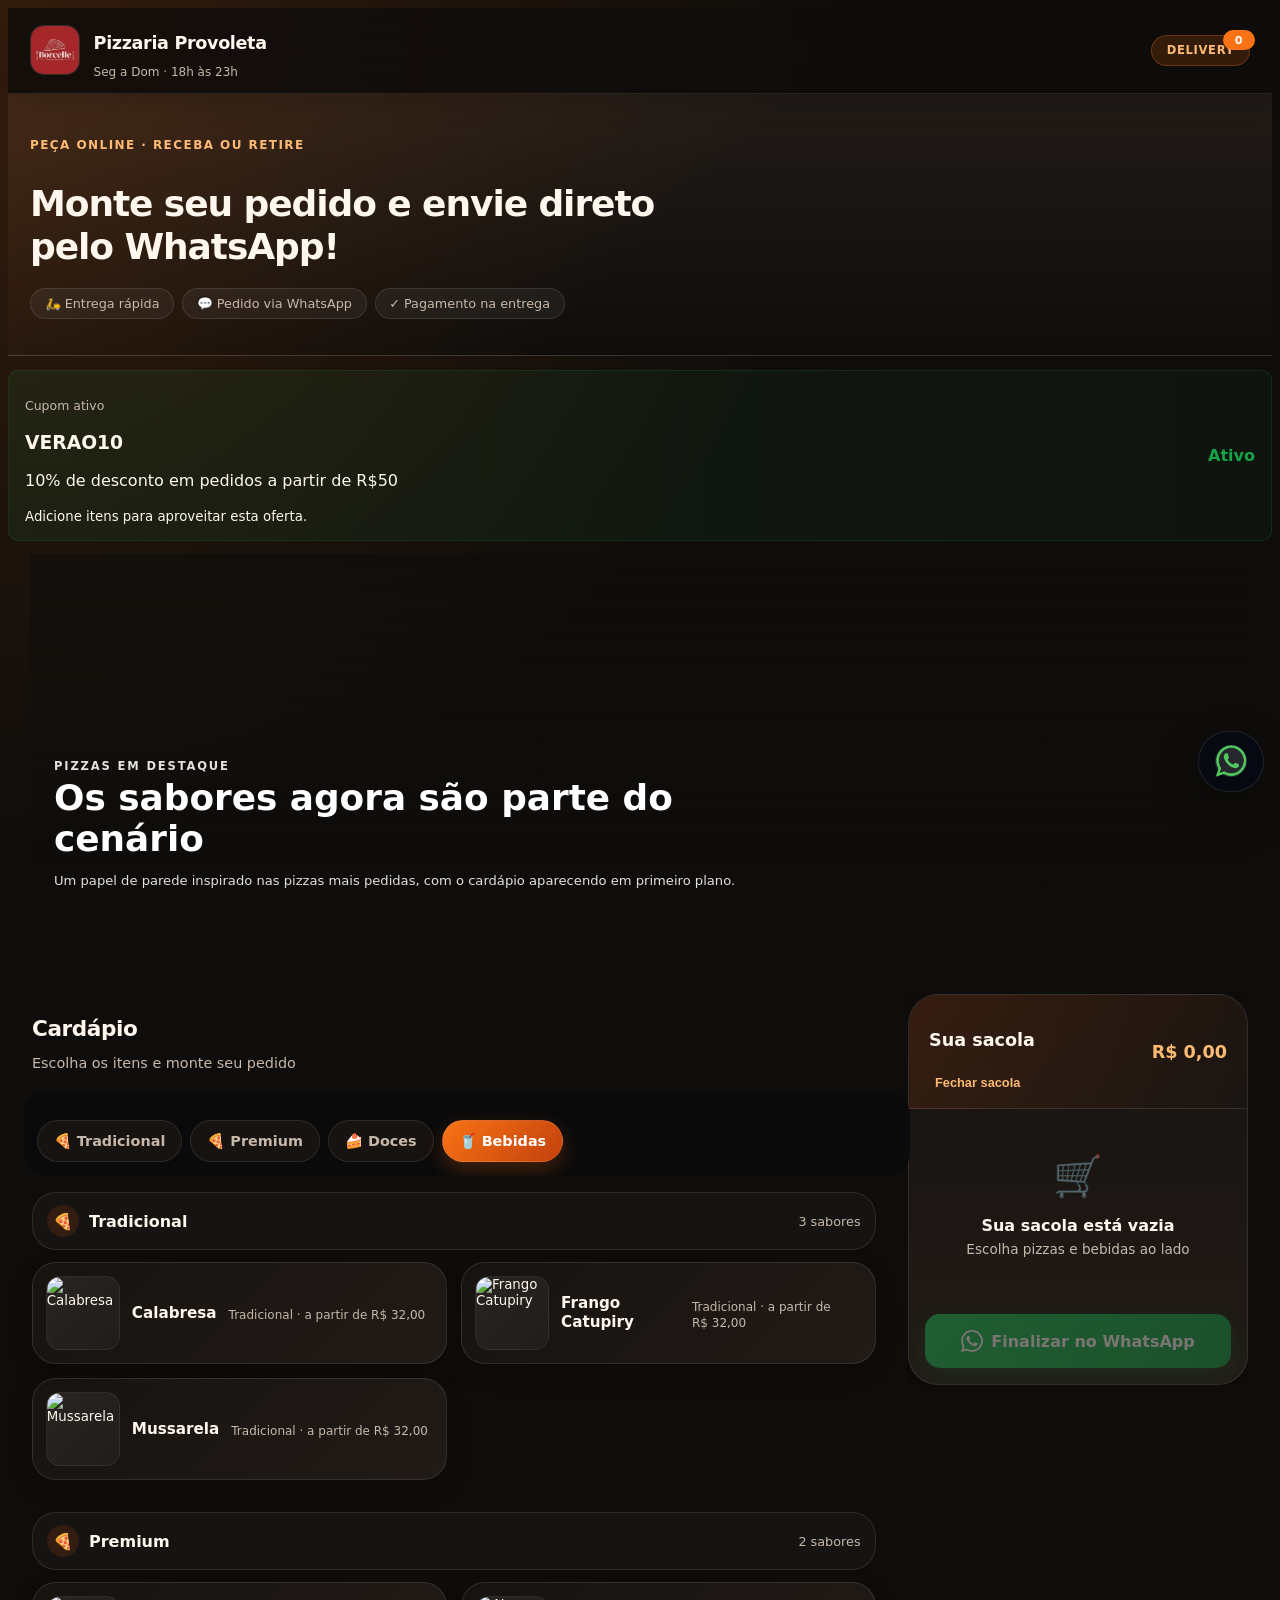
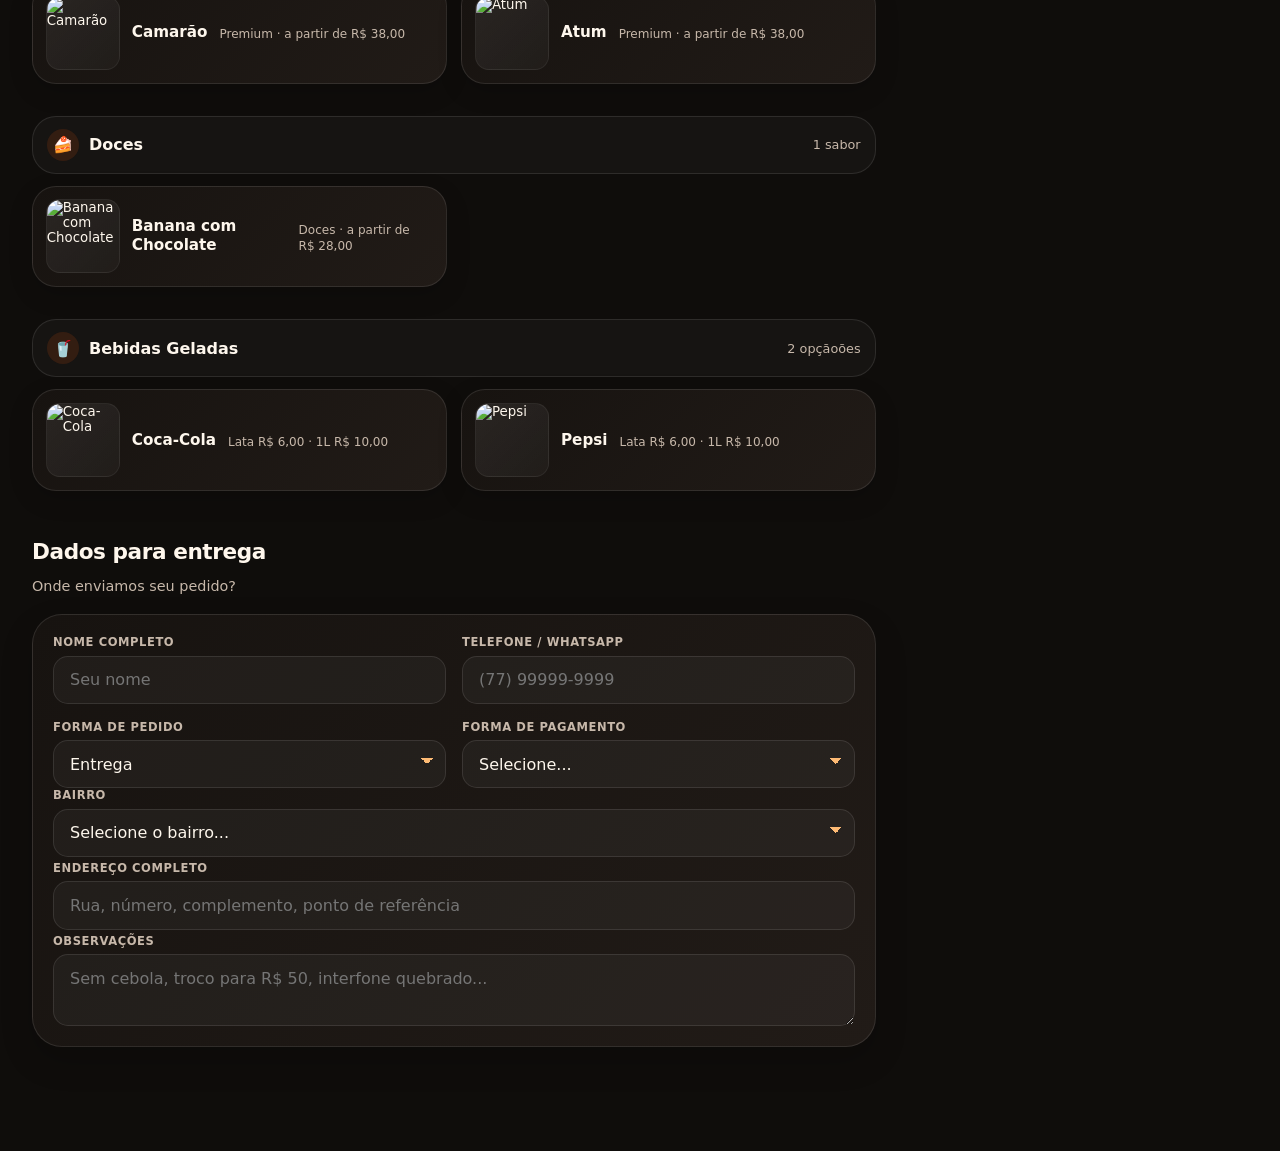
==== commit a844b57d: "Alterações 1.5" ====
--- a/pedido.html
+++ b/pedido.html
@@ -8,9 +8,10 @@
   <title>Pedir — Pizzaria Provoleta</title>
   <link rel="preconnect" href="https://fonts.googleapis.com">
   <link rel="preconnect" href="https://fonts.gstatic.com" crossorigin>
-  <link href="https://fonts.googleapis.com/css2?family=DM+Sans:opsz,wght@9..40,400;9..40,500;9..40,600;9..40,700&family=Outfit:wght@500;600;700;800&display=swap" rel="stylesheet">
-  <link rel="stylesheet" href="css/variables.css">
-  <link rel="stylesheet" href="css/pedido.css">
+  <link href="https://fonts.googleapis.com/css2?family=Inter:wght@400;500;600;700&display=swap" rel="stylesheet">
+  <link rel="stylesheet" href="css/variables.css?v=2">
+  <link rel="stylesheet" href="css/pedido-fonts.css">
+  <link rel="stylesheet" href="css/pedido.css?v=2">
   <link rel="icon" href="assets/favicon.ico" type="image/x-icon">
   <link rel="shortcut icon" href="assets/favicon.ico" type="image/x-icon">
   <link rel="alternate icon" href="assets/favicon.ico" type="image/x-icon">
@@ -19,6 +20,6 @@
   <div id="app" class="pedido-app">
     <!-- Conteúdo injetado por pedido.js -->
   </div>
-  <script type="module" src="js/pedido.js"></script>
+  <script type="module" src="js/pedido.js?v=2"></script>
 </body>
 </html>
--- a/css/pedido-fonts.css
+++ b/css/pedido-fonts.css
@@ -0,0 +1 @@
+@import url('https://fonts.googleapis.com/css2?family=Inter:wght@400;500;600;700&display=swap');
--- a/css/pedido.css
+++ b/css/pedido.css
@@ -4,20 +4,25 @@
    ============================================================ */
 
 .pedido-page {
-  --pz-bg: #0c0a09;
-  --pz-surface: #1c1917;
-  --pz-surface-2: #292524;
-  --pz-border: rgba(255, 255, 255, 0.08);
-  --pz-text: #fafaf9;
-  --pz-muted: #a8a29e;
-  --pz-brand: #ea580c;
-  --pz-brand-light: #fb923c;
-  --pz-brand-glow: rgba(234, 88, 12, 0.25);
+  --pz-bg: #0f0d0b;
+  --pz-surface: #171310;
+  --pz-surface-2: #211b17;
+  --pz-surface-3: #2b221d;
+  --pz-border: rgba(255, 255, 255, 0.1);
+  --pz-text: #fef7ed;
+  --pz-muted: #c7b8aa;
+  --pz-brand: #f97316;
+  --pz-brand-light: #fdba74;
+  --pz-brand-glow: rgba(249, 115, 22, 0.24);
   --pz-wa: #22c55e;
-  --pz-radius: 16px;
-  --pz-radius-sm: 12px;
-  --pz-max: 1200px;
-  background: var(--pz-bg);
+  --pz-radius: 20px;
+  --pz-radius-sm: 15px;
+  --pz-radius-lg: 24px;
+  --pz-radius-xl: 30px;
+  --pz-max: 1220px;
+  background:
+    radial-gradient(circle at top left, rgba(249, 115, 22, 0.16), transparent 28%),
+    var(--pz-bg);
   color: var(--pz-text);
   font-family: var(--font-body);
   min-height: 100vh;
@@ -40,9 +45,10 @@
   position: sticky;
   top: 0;
   z-index: 50;
-  background: rgba(12, 10, 9, 0.85);
-  backdrop-filter: blur(16px);
+  background: rgba(15, 13, 11, 0.82);
+  backdrop-filter: blur(18px);
   border-bottom: 1px solid var(--pz-border);
+  box-shadow: 0 6px 24px rgba(0, 0, 0, 0.2);
 }
 
 .pz-topbar__inner {
@@ -105,9 +111,9 @@
 
 .pz-topbar__badge {
   position: relative;
-  padding: 0.4rem 0.85rem;
-  background: var(--pz-brand-glow);
-  border: 1px solid rgba(234, 88, 12, 0.35);
+  padding: 0.45rem 0.9rem;
+  background: rgba(249, 115, 22, 0.16);
+  border: 1px solid rgba(249, 115, 22, 0.28);
   border-radius: 999px;
   font-size: 0.72rem;
   font-weight: 700;
@@ -136,8 +142,8 @@
 /* ── Banner e Destaques ── */
 .pz-banner {
   background:
-    linear-gradient(135deg, rgba(234, 88, 12, 0.15) 0%, transparent 50%),
-    linear-gradient(180deg, #1c1917 0%, var(--pz-bg) 100%);
+    linear-gradient(135deg, rgba(249, 115, 22, 0.16) 0%, transparent 52%),
+    linear-gradient(180deg, var(--pz-surface-2) 0%, var(--pz-bg) 100%);
   border-bottom: 1px solid var(--pz-border);
 }
 
@@ -187,72 +193,342 @@
   padding: 1rem 1.25rem 0;
 }
 
-.pz-highlight-slider {
+.pz-showcase {
+  max-width: var(--pz-max);
+  margin: 0 auto;
+  padding: 0.7rem 1.25rem 0;
+}
+
+.pz-showcase__head {
+  display: flex;
+  align-items: flex-start;
+  justify-content: space-between;
+  gap: 1rem;
+  margin-bottom: 0.9rem;
+}
+
+.pz-showcase__eyebrow {
+  font-size: 0.72rem;
+  font-weight: 700;
+  letter-spacing: 0.16em;
+  text-transform: uppercase;
+  color: var(--pz-brand-light);
+  margin-bottom: 0.25rem;
+}
+
+.pz-showcase__subtext {
+  margin-top: 0.4rem;
+  font-size: 0.82rem;
+  color: var(--pz-muted);
+  line-height: 1.45;
+  max-width: 720px;
+}
+
+.pz-last-order-banner {
+  max-width: var(--pz-max);
+  margin: 0 auto 1.25rem;
+  padding: 1rem 1.25rem;
+  border-radius: var(--pz-radius-xl);
+  background: linear-gradient(135deg, rgba(249, 115, 22, 0.14), rgba(255, 255, 255, 0.06));
+  border: 1px solid rgba(249, 115, 22, 0.14);
+  display: flex;
+  align-items: center;
+  justify-content: space-between;
+  gap: 1rem;
+}
+
+.pz-last-order-banner h3 {
+  margin: 0.2rem 0 0;
+}
+
+.pz-btn-reorder {
+  white-space: nowrap;
+  min-width: 160px;
+}
+
+.pz-showcase__head h3 {
+  font-family: var(--font-display);
+  font-size: 1.2rem;
+  margin: 0;
+}
+
+.pz-showcase__count {
+  padding: 0.38rem 0.7rem;
+  border-radius: 999px;
+  background: rgba(249, 115, 22, 0.16);
+  color: var(--pz-brand-light);
+  font-size: 0.8rem;
+  font-weight: 700;
+}
+
+.pz-showcase {
   position: relative;
   overflow: hidden;
-  border-radius: 22px;
+  padding: 0;
+  min-height: 320px;
+}
+
+.pz-showcase--wallpaper {
+  margin: 0 auto 1.25rem;
+}
+
+.pz-showcase__wallpaper {
+  position: absolute;
+  inset: 0;
+  display: grid;
+  grid-template-columns: repeat(4, 1fr);
+  gap: 0.75rem;
+  padding: 1.5rem;
+  z-index: 0;
+}
+
+.pz-showcase__wallpaper-slide {
+  position: absolute;
+  inset: 0;
+  background-size: cover;
+  background-position: center;
+  background-repeat: no-repeat;
+  opacity: 0;
+  transition: opacity 1.4s ease;
+}
+
+.pz-showcase__wallpaper-slide.is-active {
+  opacity: 1;
+}
+
+.pz-showcase__wallpaper-mask {
+  position: absolute;
+  inset: 0;
+  background: linear-gradient(180deg, rgba(15, 13, 11, 0.68) 0%, rgba(15, 13, 11, 0.12) 45%, rgba(15, 13, 11, 0.84) 100%);
+  z-index: 1;
+}
+
+.pz-showcase__wallpaper-body {
+  position: relative;
+  z-index: 2;
+  min-height: 320px;
+  display: grid;
+  align-items: end;
+  padding: 2.75rem 1.5rem 1.5rem;
+}
+
+.pz-showcase__head {
+  max-width: 720px;
+}
+
+.pz-showcase__head h3 {
+  font-family: var(--font-display);
+  font-size: clamp(1.5rem, 2.8vw, 2.3rem);
+  margin: 0;
+  color: #fff;
+}
+
+.pz-showcase__eyebrow,
+.pz-showcase__subtext {
+  color: rgba(255, 255, 255, 0.88);
+}
+
+.pz-showcase__subtext {
+  margin-top: 0.65rem;
+  max-width: 700px;
+  line-height: 1.6;
+}
+
+@media (max-width: 860px) {
+  .pz-showcase__wallpaper {
+    grid-template-columns: 1fr;
+    padding: 1rem;
+  }
+
+  .pz-showcase__wallpaper-layer--1,
+  .pz-showcase__wallpaper-layer--2,
+  .pz-showcase__wallpaper-layer--3,
+  .pz-showcase__wallpaper-layer--4 {
+    min-height: 180px;
+  }
+
+  .pz-showcase__wallpaper-body {
+    padding: 1.5rem 1rem 1rem;
+  }
+}
+
+/* Coupon banner */
+.pz-coupon-banner {
+  display: flex;
+  align-items: center;
+  justify-content: space-between;
+  gap: 1rem;
+  padding: 0.9rem 1rem;
+  background: linear-gradient(90deg, rgba(34,197,94,0.08), rgba(34,197,94,0.04));
+  border-radius: 10px;
+  margin: 0.85rem 0;
+  border: 1px solid rgba(34,197,94,0.12);
+}
+.pz-coupon-banner__eyebrow { font-size: 0.78rem; color: var(--pz-muted); }
+.pz-coupon-banner__status { font-weight: 700; color: #16a34a; }
+
+/* Cart coupon and discount visuals */
+.pz-summary-row--discount { color: #bdebd0; display: flex; justify-content: space-between; align-items: center; }
+.pz-summary-row--discount .pz-link-btn { margin-left: 8px; background: transparent; border: none; color: var(--pz-brand-light); cursor: pointer; font-size: 0.9rem; }
+.pz-summary-row--coupon { display: flex; gap: 8px; margin-top: 10px; }
+.pz-summary-row--coupon input { flex: 1; padding: 8px 10px; border-radius: 8px; border: 1px solid var(--pz-border); background: rgba(255,255,255,0.02); color: var(--pz-text); }
+.pz-summary-row--coupon button { padding: 8px 12px; border-radius: 8px; background: var(--pz-brand); border: none; color: #fff; cursor: pointer; }
+
+.pz-link-btn { background: transparent; border: none; color: var(--pz-brand-light); cursor: pointer; padding: 0; }
+
+.pz-coupon-message { margin-top: 8px; color: #ffd7d7; font-size: 0.92rem; }
+
+.pz-showcase__card {
+  position: relative;
+  display: flex;
+  flex-direction: column;
+  min-height: 190px;
+  padding: 0;
+  border-radius: var(--pz-radius-lg);
   border: 1px solid var(--pz-border);
-  background: var(--pz-surface);
-  min-height: 180px;
-}
-
-.pz-highlight-track {
-  display: flex;
-  transition: transform 0.3s ease;
-}
-
-.pz-highlight-card {
-  min-width: 100%;
-  display: grid;
-  grid-template-columns: 1.2fr 0.8fr;
-  gap: 1rem;
-  padding: 1rem;
-  align-items: center;
-}
-
-.pz-highlight-card__image {
-  border-radius: 16px;
+  background: linear-gradient(135deg, var(--pz-surface), var(--pz-surface-2));
+  box-shadow: 0 10px 26px rgba(0, 0, 0, 0.16);
+  color: #fff;
+  cursor: pointer;
+  text-align: left;
   overflow: hidden;
-  min-height: 180px;
-  background: linear-gradient(135deg, rgba(255,255,255,0.08), rgba(255,255,255,0.02));
-}
-
-.pz-highlight-card__image img {
+  scroll-snap-align: start;
+  transition: transform 220ms ease, border-color 220ms ease, box-shadow 220ms ease, filter 220ms ease;
+  will-change: transform;
+}
+
+.pz-showcase__media {
+  position: relative;
+  height: 108px;
+  overflow: hidden;
+  background: rgba(255,255,255,0.05);
+}
+
+.pz-showcase__media img {
   width: 100%;
   height: 100%;
   object-fit: cover;
-}
-
-.pz-highlight-card__content h3 {
-  font-family: var(--font-display);
-  font-size: 1.15rem;
-  margin-bottom: 0.45rem;
-}
-
-.pz-highlight-card__content p {
+  display: block;
+}
+
+.pz-showcase__media-fallback {
+  width: 100%;
+  height: 100%;
+  display: grid;
+  place-items: center;
+  font-size: 2rem;
   color: var(--pz-muted);
-  line-height: 1.5;
-  margin-bottom: 0.8rem;
-}
-
-.pz-highlight-dots {
-  display: flex;
-  justify-content: center;
-  gap: 0.45rem;
-  margin-top: 0.7rem;
-}
-
-.pz-highlight-dots button {
-  width: 10px;
-  height: 10px;
+}
+
+.pz-showcase__card::after {
+  content: '';
+  position: absolute;
+  inset: 0;
+  background: linear-gradient(180deg, rgba(0,0,0,0.02) 0%, rgba(0,0,0,0.7) 100%);
+  pointer-events: none;
+}
+
+.pz-showcase__favorite {
+  position: absolute;
+  top: 0.75rem;
+  right: 0.75rem;
+  width: 34px;
+  height: 34px;
+  border-radius: 50%;
+  border: none;
+  background: rgba(255,255,255,0.18);
+  color: #fff;
+  font-size: 1.05rem;
+  display: grid;
+  place-items: center;
+  z-index: 1;
+  cursor: pointer;
+}
+
+.pz-showcase__card.is-favorite .pz-showcase__favorite {
+  background: rgba(249, 115, 22, 0.95);
+}
+
+.pz-showcase__favorite:hover,
+.pz-showcase__favorite:focus-visible {
+  transform: translateY(-1px);
+}
+
+.pz-showcase__card:hover,
+.pz-showcase__card:focus-visible {
+  border-color: rgba(249, 115, 22, 0.5);
+  transform: translateY(-4px) scale(1.01);
+  box-shadow: 0 18px 36px rgba(0, 0, 0, 0.24);
+  filter: saturate(1.05);
+}
+
+.pz-showcase__card.is-active {
+  border-color: rgba(249, 115, 22, 0.7);
+  transform: translateY(-3px) scale(1.02);
+  box-shadow: 0 18px 40px rgba(249, 115, 22, 0.18);
+}
+
+.pz-showcase__badge {
+  position: absolute;
+  top: 0.7rem;
+  left: 0.7rem;
+  z-index: 1;
+  display: inline-flex;
+  align-self: flex-start;
+  padding: 0.35rem 0.6rem;
   border-radius: 999px;
-  border: none;
-  background: rgba(255,255,255,0.2);
-  cursor: pointer;
-}
-
-.pz-highlight-dots button.active {
-  background: var(--pz-brand);
+  background: rgba(255,255,255,0.16);
+  backdrop-filter: blur(8px);
+  font-size: 0.78rem;
+  font-weight: 700;
+}
+
+.pz-showcase__content {
+  position: relative;
+  z-index: 1;
+  display: flex;
+  flex-direction: column;
+  gap: 0.35rem;
+  padding: 0.8rem 0.85rem 0.9rem;
+}
+
+.pz-showcase__meta {
+  font-size: 0.72rem;
+  text-transform: uppercase;
+  letter-spacing: 0.12em;
+  color: var(--pz-brand-light);
+}
+
+.pz-showcase__description {
+  margin: 0;
+  color: var(--pz-muted);
+  font-size: 0.82rem;
+  line-height: 1.35;
+}
+
+.pz-showcase__tags {
+  display: flex;
+  flex-wrap: wrap;
+  gap: 0.35rem;
+  margin: 0.15rem 0 0.35rem;
+}
+
+.pz-showcase__tag {
+  display: inline-flex;
+  align-items: center;
+  padding: 0.25rem 0.5rem;
+  border-radius: 999px;
+  background: rgba(255,255,255,0.08);
+  border: 1px solid rgba(255,255,255,0.12);
+  color: #f7e7d4;
+  font-size: 0.7rem;
+  line-height: 1;
+}
+
+.pz-showcase__content strong {
+  font-family: var(--font-display);
+  font-size: 0.95rem;
+  line-height: 1.2;
 }
 
 /* ── Layout 2 colunas (desktop) ── */
@@ -266,9 +542,9 @@
   align-items: start;
 }
 
-@media (min-width: 960px) {
+@media (min-width: 860px) {
   .pz-layout {
-    grid-template-columns: 1fr 380px;
+    grid-template-columns: 1fr minmax(280px, 340px);
     gap: 2rem;
     padding: 2rem 1.5rem;
   }
@@ -283,6 +559,10 @@
   margin-bottom: 2rem;
 }
 
+.pz-section--open {
+  animation: pz-section-highlight 900ms ease both;
+}
+
 .pz-section__head {
   margin-bottom: 1.25rem;
 }
@@ -293,6 +573,7 @@
   font-weight: 700;
   letter-spacing: -0.02em;
   margin-bottom: 0.25rem;
+  color: #fff7ed;
 }
 
 .pz-section__head p {
@@ -300,26 +581,34 @@
   font-size: 0.9rem;
 }
 
-/* ── Segment control ── */
-.pz-segment {
+/* ── Category nav ── */
+.pz-category-nav {
   position: sticky;
-  top: 72px;
-  z-index: 40;
-  display: flex;
+  top: calc(env(safe-area-inset-top, 0) + 76px);
+  z-index: 50;
+  display: flex;
+  gap: 0.5rem;
   overflow-x: auto;
-  gap: 0.5rem;
-  padding: 0.45rem 0 0.9rem;
+  padding: 0.55rem 0.8rem 0.9rem;
   margin-bottom: 1rem;
   scrollbar-width: none;
-}
-
-.pz-segment::-webkit-scrollbar {
+  background: linear-gradient(180deg, rgba(10, 10, 12, 0.96), rgba(10, 10, 12, 0.82));
+  border-radius: var(--pz-radius-lg);
+  backdrop-filter: blur(14px);
+  width: calc(100% + 1rem);
+  margin-left: -0.5rem;
+  margin-right: -0.5rem;
+  overscroll-behavior-x: contain;
+  scroll-snap-type: x proximity;
+}
+
+.pz-category-nav::-webkit-scrollbar {
   display: none;
 }
 
-.pz-segment__btn {
+.pz-category-nav__btn {
   flex: 0 0 auto;
-  padding: 0.7rem 1rem;
+  padding: 0.72rem 1rem;
   border: 1px solid var(--pz-border);
   border-radius: 999px;
   background: var(--pz-surface);
@@ -328,13 +617,74 @@
   font-size: 0.9rem;
   font-weight: 600;
   cursor: pointer;
-  transition: all 0.2s;
-}
-
-.pz-segment__btn.active {
-  background: var(--pz-brand);
+  transition: transform 0.2s ease, background 0.2s ease, box-shadow 0.2s ease, color 0.2s ease;
+  scroll-snap-align: start;
+  margin-top: 20px;
+}
+
+.pz-category-nav__btn:hover,
+.pz-category-nav__btn:focus-visible {
+  transform: translateY(-1px);
+  box-shadow: 0 8px 22px rgba(0, 0, 0, 0.18);
+}
+
+.pz-category-nav__btn.active {
+  background: linear-gradient(135deg, var(--pz-brand), #c2410c);
   color: #fff;
-  box-shadow: 0 4px 16px var(--pz-brand-glow);
+  box-shadow: 0 8px 20px var(--pz-brand-glow);
+}
+
+.pz-category-sections {
+  display: flex;
+  flex-direction: column;
+  gap: 1rem;
+  scroll-snap-type: y proximity;
+}
+
+.pz-menu-section {
+  scroll-margin-top: 120px;
+  scroll-snap-align: start;
+  opacity: 1;
+  transform: none;
+}
+
+.pz-menu-section__head {
+  display: flex;
+  align-items: center;
+  justify-content: space-between;
+  gap: 0.75rem;
+  margin-bottom: 0.75rem;
+  padding: 0.75rem 0.9rem;
+  background: rgba(255,255,255,0.03);
+  border: 1px solid var(--pz-border);
+  border-radius: var(--pz-radius-lg);
+}
+
+.pz-menu-section__title {
+  display: flex;
+  align-items: center;
+  gap: 0.6rem;
+}
+
+.pz-menu-section__icon {
+  width: 2rem;
+  height: 2rem;
+  display: inline-grid;
+  place-items: center;
+  border-radius: 999px;
+  background: rgba(234, 88, 12, 0.14);
+  font-size: 1rem;
+}
+
+.pz-menu-section__title h4 {
+  margin: 0;
+  font-size: 1rem;
+  font-family: var(--font-display);
+}
+
+.pz-menu-section__count {
+  color: var(--pz-muted);
+  font-size: 0.8rem;
 }
 
 /* ── Product grid ── */
@@ -345,26 +695,33 @@
   margin-bottom: 1rem;
 }
 
-@media (min-width: 640px) {
+@media (min-width: 520px) {
   .pz-product-grid {
     grid-template-columns: repeat(2, minmax(0, 1fr));
-    gap: 1rem;
-  }
+    gap: 0.9rem;
+  }
+}
+
+.pz-product-entry {
+  display: flex;
+  flex-direction: column;
+  gap: 0.65rem;
 }
 
 .pz-product-card {
   display: flex;
   align-items: center;
   gap: 0.75rem;
-  padding: 0.75rem;
-  background: var(--pz-surface);
+  padding: 0.8rem;
+  background: linear-gradient(135deg, var(--pz-surface), var(--pz-surface-2));
   border: 1px solid var(--pz-border);
-  border-radius: var(--pz-radius-sm);
+  border-radius: var(--pz-radius-lg);
+  box-shadow: 0 8px 24px rgba(0, 0, 0, 0.16);
   cursor: pointer;
   text-align: left;
   color: inherit;
   font-family: inherit;
-  transition: border-color 0.2s, transform 0.15s, box-shadow 0.2s;
+  transition: border-color 220ms ease-in-out, transform 220ms ease-in-out, box-shadow 220ms ease-in-out;
   overflow: hidden;
 }
 
@@ -374,10 +731,11 @@
   border-radius: 14px;
   overflow: hidden;
   flex-shrink: 0;
-  background: linear-gradient(135deg, rgba(255,255,255,0.07), rgba(255,255,255,0.02));
+  background: linear-gradient(135deg, rgba(255,255,255,0.08), rgba(255,255,255,0.03));
   display: flex;
   align-items: center;
   justify-content: center;
+  border: 1px solid rgba(255,255,255,0.06);
 }
 
 .pz-product-card__image img {
@@ -391,16 +749,17 @@
   font-size: 2rem;
 }
 
-.pz-product-card:hover {
-  border-color: rgba(234, 88, 12, 0.4);
-  transform: translateY(-2px);
-  box-shadow: 0 8px 24px rgba(0, 0, 0, 0.3);
+.pz-product-card:hover,
+.pz-product-card:focus-visible {
+  border-color: rgba(249, 115, 22, 0.45);
+  transform: translateY(-2px) scale(1.01);
+  box-shadow: 0 10px 28px rgba(0, 0, 0, 0.28);
 }
 
 .pz-product-card.selected {
-  border-color: var(--pz-brand);
-  background: linear-gradient(145deg, rgba(234, 88, 12, 0.12), var(--pz-surface));
-  box-shadow: 0 0 0 1px var(--pz-brand), 0 8px 32px var(--pz-brand-glow);
+  border-color: rgba(249, 115, 22, 0.6);
+  background: linear-gradient(145deg, rgba(249, 115, 22, 0.14), rgba(255,255,255,0.03));
+  box-shadow: 0 0 0 1px rgba(249, 115, 22, 0.22), 0 8px 24px rgba(249, 115, 22, 0.16);
 }
 
 .pz-product-card__emoji {
@@ -424,12 +783,21 @@
 }
 
 /* ── Builder (tamanho + add) ── */
+.pz-inline-builder {
+  padding: 1rem;
+  border-radius: var(--pz-radius-lg);
+  border: 1px solid rgba(255,255,255,0.08);
+  background: linear-gradient(135deg, rgba(255,255,255,0.04), rgba(255,255,255,0.02));
+  box-shadow: inset 0 1px 0 rgba(255,255,255,0.04);
+}
+
 .pz-builder {
-  background: var(--pz-surface);
+  background: linear-gradient(135deg, var(--pz-surface), var(--pz-surface-2));
   border: 1px solid var(--pz-border);
-  border-radius: var(--pz-radius);
+  border-radius: var(--pz-radius-xl);
   padding: 1.25rem;
   margin-bottom: 0.5rem;
+  box-shadow: 0 14px 32px rgba(0, 0, 0, 0.18);
 }
 
 .pz-builder-hint {
@@ -490,12 +858,14 @@
 }
 
 .pz-size-btn:hover {
-  border-color: rgba(234, 88, 12, 0.5);
+  border-color: rgba(249, 115, 22, 0.5);
+  transform: translateY(-1px);
 }
 
 .pz-size-btn.active {
   border-color: var(--pz-brand);
-  background: rgba(234, 88, 12, 0.12);
+  background: rgba(249, 115, 22, 0.14);
+  box-shadow: inset 0 0 0 1px rgba(249, 115, 22, 0.16);
 }
 
 .pz-size-btn__label {
@@ -560,8 +930,8 @@
   font-weight: 700;
   font-size: 0.95rem;
   cursor: pointer;
-  box-shadow: 0 4px 20px var(--pz-brand-glow);
-  transition: transform 0.15s, opacity 0.15s;
+  box-shadow: 0 8px 20px var(--pz-brand-glow);
+  transition: transform 0.15s, opacity 0.15s, box-shadow 0.15s ease;
 }
 
 .pz-btn-add-cart:disabled {
@@ -575,10 +945,11 @@
 
 /* ── Form ── */
 .pz-form-card {
-  background: var(--pz-surface);
+  background: linear-gradient(135deg, var(--pz-surface), var(--pz-surface-2));
   border: 1px solid var(--pz-border);
-  border-radius: var(--pz-radius);
+  border-radius: var(--pz-radius-xl);
   padding: 1.25rem;
+  box-shadow: 0 14px 32px rgba(0, 0, 0, 0.18);
 }
 
 .pz-field input,
@@ -623,15 +994,42 @@
 .pz-field input,
 .pz-field select,
 .pz-textarea {
+  box-sizing: border-box;
   width: 100%;
+  min-height: 44px;
   padding: 0.85rem 1rem;
-  background: var(--pz-bg);
+  background: rgba(255,255,255,0.04);
   border: 1px solid var(--pz-border);
   border-radius: var(--pz-radius-sm);
   color: var(--pz-text);
   font-family: inherit;
   font-size: 1rem;
-  transition: border-color 0.15s, box-shadow 0.15s;
+  transition: border-color 220ms ease-in-out, box-shadow 220ms ease-in-out, background-color 220ms ease-in-out;
+}
+
+.pz-field--error input,
+.pz-field--error select,
+.pz-field--error textarea {
+  border-color: rgba(248, 113, 113, 0.7);
+  background: rgba(248, 113, 113, 0.08);
+}
+
+.pz-field--error span {
+  color: #fb7185;
+}
+
+.pz-field select {
+  appearance: none;
+  background-image: linear-gradient(45deg, transparent 50%, var(--pz-brand-light) 50%), linear-gradient(135deg, var(--pz-brand-light) 50%, transparent 50%);
+  background-position: calc(100% - 18px) calc(50% - 3px), calc(100% - 12px) calc(50% - 3px);
+  background-size: 6px 6px, 6px 6px;
+  background-repeat: no-repeat;
+  padding-right: 2.6rem;
+}
+
+.pz-field select option {
+  background: var(--pz-surface-2);
+  color: var(--pz-text);
 }
 
 .pz-field input:focus,
@@ -639,7 +1037,8 @@
 .pz-textarea:focus {
   outline: none;
   border-color: var(--pz-brand);
-  box-shadow: 0 0 0 3px var(--pz-brand-glow);
+  box-shadow: 0 0 0 3px rgba(234, 88, 12, 0.2);
+  background-color: rgba(234, 88, 12, 0.05);
 }
 
 .pz-textarea {
@@ -748,7 +1147,7 @@
   display: none;
 }
 
-@media (min-width: 960px) {
+@media (min-width: 860px) {
   .pz-sidebar {
     display: block;
   }
@@ -757,14 +1156,20 @@
 .pz-sidebar__sticky {
   position: sticky;
   top: 88px;
+  max-height: calc(100vh - 96px);
+  overflow: hidden;
+}
+
+.pz-sidebar--collapsed .pz-sidebar__sticky {
+  max-height: 124px;
 }
 
 .pz-sacola {
-  background: var(--pz-surface);
+  background: linear-gradient(180deg, var(--pz-surface), var(--pz-surface-2));
   border: 1px solid var(--pz-border);
-  border-radius: var(--pz-radius);
+  border-radius: var(--pz-radius-xl);
   overflow: hidden;
-  box-shadow: 0 16px 48px rgba(0, 0, 0, 0.35);
+  box-shadow: 0 18px 44px rgba(0, 0, 0, 0.3);
 }
 
 .pz-sacola__head {
@@ -774,6 +1179,33 @@
   padding: 1.1rem 1.25rem;
   background: linear-gradient(135deg, rgba(234, 88, 12, 0.15), transparent);
   border-bottom: 1px solid var(--pz-border);
+}
+
+.pz-sidebar-toggle {
+  margin-top: 0.35rem;
+  border: none;
+  background: none;
+  color: var(--pz-brand-light);
+  font-size: 0.8rem;
+  font-weight: 700;
+  cursor: pointer;
+}
+
+.pz-sidebar--collapsed .pz-sacola {
+  max-height: 96px;
+  overflow: hidden;
+}
+
+.pz-sidebar--collapsed .pz-sacola__body,
+.pz-sidebar--collapsed .pz-sacola__summary,
+.pz-sidebar--collapsed .pz-checkout-btn {
+  display: none;
+}
+
+.pz-sidebar__head {
+  display: flex;
+  align-items: center;
+  justify-content: space-between;
 }
 
 .pz-sacola__head h3 {
@@ -815,8 +1247,8 @@
   font-weight: 700;
   font-size: 1rem;
   cursor: pointer;
-  box-shadow: 0 4px 24px rgba(34, 197, 94, 0.35);
-  transition: transform 0.15s, opacity 0.15s;
+  box-shadow: 0 8px 24px rgba(34, 197, 94, 0.25);
+  transition: transform 0.15s, opacity 0.15s, box-shadow 0.15s ease;
 }
 
 .pz-checkout-btn:disabled {
@@ -953,7 +1385,7 @@
   inset: 0;
   background: rgba(3, 7, 18, 0.72);
   opacity: 0;
-  transition: opacity 0.2s ease;
+  transition: opacity 220ms ease-in-out;
 }
 
 .pz-cart-drawer.is-open .pz-cart-drawer__backdrop {
@@ -962,22 +1394,25 @@
 
 .pz-cart-drawer__sheet {
   position: absolute;
-  left: 0;
+  top: 0;
+  bottom: 0;
   right: 0;
-  bottom: 0;
+  width: min(92vw, 380px);
   display: flex;
   flex-direction: column;
-  max-height: min(86vh, 760px);
-  border-radius: 24px 24px 0 0;
+  max-height: 100vh;
+  border-radius: 0 0 0 0;
   background: var(--pz-surface);
-  border-top: 1px solid var(--pz-border);
-  box-shadow: 0 -16px 48px rgba(0, 0, 0, 0.35);
-  transform: translateY(100%);
-  transition: transform 0.25s ease;
+  border-left: 1px solid var(--pz-border);
+  box-shadow: -18px 0 42px rgba(0, 0, 0, 0.25);
+  transform: translateX(100%);
+  transition: transform 260ms ease-in-out, opacity 260ms ease-in-out;
+  opacity: 0;
 }
 
 .pz-cart-drawer.is-open .pz-cart-drawer__sheet {
-  transform: translateY(0);
+  transform: translateX(0);
+  opacity: 1;
 }
 
 .pz-cart-drawer__header {
@@ -998,6 +1433,21 @@
 .pz-cart-drawer__header p {
   color: var(--pz-brand-light);
   font-weight: 700;
+}
+
+.pz-cart-drawer__header-meta {
+  display: flex;
+  flex-wrap: wrap;
+  gap: 0.5rem;
+  margin: 0.35rem 0 0;
+  font-size: 0.85rem;
+  color: var(--pz-text-secondary);
+}
+
+.pz-cart-drawer__header-meta span {
+  background: rgba(255,255,255,0.08);
+  padding: 0.4rem 0.65rem;
+  border-radius: 999px;
 }
 
 .pz-cart-drawer__close {
@@ -1048,9 +1498,159 @@
   box-shadow: 0 -8px 32px rgba(0, 0, 0, 0.4);
 }
 
+.pz-support-btn {
+  position: fixed;
+  bottom: calc(6.75rem + env(safe-area-inset-bottom, 0));
+  right: 1rem;
+  z-index: 100;
+  display: inline-flex;
+  align-items: center;
+  gap: 0.7rem;
+  padding: 0.85rem 1rem;
+  border-radius: 999px;
+  border: 1px solid rgba(255, 255, 255, 0.1);
+  background: rgba(7, 9, 19, 0.9);
+  color: #fff;
+  font-weight: 700;
+  font-size: 0.92rem;
+  box-shadow: 0 20px 45px rgba(0, 0, 0, 0.25);
+  backdrop-filter: blur(18px);
+  cursor: pointer;
+}
+
+.pz-support-btn:hover {
+  transform: translateY(-1px);
+}
+
+.pz-support-btn__icon {
+  display: inline-flex;
+  align-items: center;
+  justify-content: center;
+  width: 2rem;
+  height: 2rem;
+  border-radius: 999px;
+  background: rgba(255, 255, 255, 0.12);
+}
+
+@media (max-width: 960px) {
+  .pz-support-btn {
+    left: 1rem;
+  }
+}
+
+@media (max-width: 640px) {
+  .pz-support-btn {
+    right: 1rem;
+    left: auto;
+    bottom: calc(4.75rem + env(safe-area-inset-bottom, 0));
+  }
+}
+
 @media (min-width: 960px) {
   .pz-mobile-bar {
     display: none;
+  }
+}
+
+@media (max-width: 860px) {
+  .pz-support-btn {
+    bottom: calc(6.75rem + env(safe-area-inset-bottom, 0));
+  }
+}
+
+.pz-mobile-bar__btn {
+  font-size: 0.92rem;
+}
+
+@media (max-width: 640px) {
+  .pz-form-card {
+    padding: 0.9rem;
+  }
+
+  .pz-field input,
+  .pz-field select,
+  .pz-textarea {
+    font-size: 0.95rem;
+    min-height: 44px;
+    padding: 0.8rem 0.9rem;
+  }
+
+  .pz-product-card {
+    gap: 0.5rem;
+    padding: 0.75rem;
+    border-radius: 18px;
+    box-shadow: 0 10px 30px rgba(0,0,0,0.08);
+  }
+
+  .pz-product-card__image {
+    width: 58px;
+    height: 58px;
+  }
+
+  .pz-product-card__name {
+    font-size: 0.95rem;
+  }
+
+  .pz-product-card__meta {
+    font-size: 0.74rem;
+  }
+
+  .pz-size-btn {
+    padding: 0.7rem 0.35rem;
+  }
+
+  .pz-size-btn__label {
+    font-size: 0.8rem;
+  }
+
+  .pz-size-btn__price {
+    font-size: 0.85rem;
+  }
+
+  .pz-qty__btn {
+    width: 34px;
+    height: 34px;
+    font-size: 1.1rem;
+  }
+
+  .pz-qty span {
+    min-width: 32px;
+  }
+
+  .pz-btn-add-cart {
+    min-width: 150px;
+    font-size: 0.9rem;
+    padding: 0.75rem 1rem;
+  }
+
+  .pz-checkout-btn {
+    padding: 0.82rem;
+    font-size: 0.92rem;
+  }
+
+  .pz-mobile-bar__total strong {
+    font-size: 1rem;
+  }
+
+  .pz-banner__inner {
+    padding: 1.4rem 1rem 1.5rem;
+  }
+
+  .pz-banner h2 {
+    font-size: clamp(1.4rem, 5vw, 1.95rem);
+  }
+
+  .pz-category-nav__btn {
+    font-size: 0.78rem;
+    padding: 0.6rem 0.85rem;
+  }
+
+  .pz-product-grid {
+    gap: 0.85rem;
+  }
+
+  .pz-section__head h3 {
+    font-size: 1.05rem;
   }
 }
 
@@ -1059,20 +1659,21 @@
   left: 1rem;
   right: 1rem;
   bottom: calc(1rem + env(safe-area-inset-bottom, 0));
-  z-index: 80;
+  z-index: 95;
   display: flex;
   align-items: center;
   justify-content: center;
-  pointer-events: none;
 }
 
 .pz-floating-cart__button {
   pointer-events: auto;
+  min-height: 56px;
+  gap: 0.75rem;
   width: 100%;
-  max-width: 440px;
+  max-width: 520px;
   border: none;
   border-radius: 999px;
-  padding: 0.95rem 1.1rem;
+  padding: 0.95rem 1.2rem;
   background: linear-gradient(135deg, var(--pz-brand), #c2410c);
   color: #fff;
   font-family: var(--font-display);
@@ -1080,7 +1681,7 @@
   display: flex;
   align-items: center;
   justify-content: space-between;
-  box-shadow: 0 12px 32px rgba(234, 88, 12, 0.35);
+  box-shadow: 0 12px 32px rgba(249, 115, 22, 0.3);
 }
 
 .pz-floating-cart__button[hidden] {
@@ -1099,6 +1700,19 @@
 @media (min-width: 960px) {
   .pz-floating-cart {
     display: none;
+  }
+}
+
+.pz-lock-scroll {
+  overflow: hidden !important;
+  touch-action: none;
+  position: fixed;
+  inset: 0;
+}
+
+@media (max-width: 860px) {
+  .pz-support-btn {
+    bottom: calc(6.75rem + env(safe-area-inset-bottom, 0));
   }
 }
 
@@ -1131,6 +1745,7 @@
   font-weight: 700;
   font-size: 0.95rem;
   cursor: pointer;
+  box-shadow: 0 8px 20px rgba(34, 197, 94, 0.2);
 }
 
 .pz-mobile-bar__btn:disabled {
